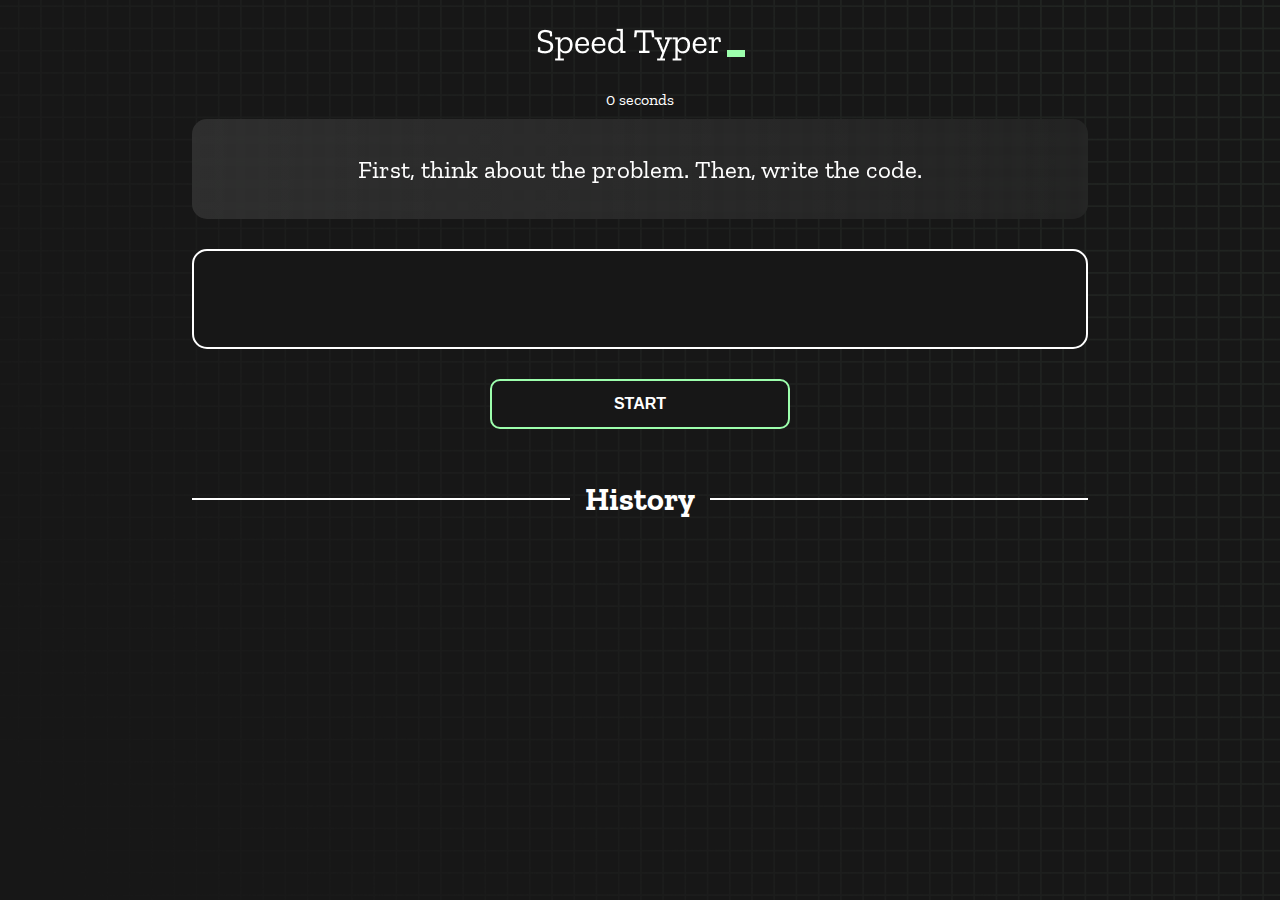
==== index.html @ be70a9a1 "Initial commit" ====
<!DOCTYPE html>
<html lang="en">
  <head>
    <meta charset="UTF-8" />
    <meta http-equiv="X-UA-Compatible" content="IE=edge" />
    <meta name="viewport" content="width=device-width, initial-scale=1.0" />
    <title>Speed Monster</title>
    <link rel="stylesheet" href="styles.css" />
    <link rel="preconnect" href="https://fonts.googleapis.com" />
    <link rel="preconnect" href="https://fonts.gstatic.com" crossorigin />
    <link
      href="https://fonts.googleapis.com/css2?family=Zilla+Slab:wght@300;400;500&display=swap"
      rel="stylesheet"
    />
  </head>
  <body>
    <h1 class="title"><img src="./logo.png" /></h1>
    <div id="show-time">0 seconds</div>

    <div class="box-container">
      <div id="question"></div>

      <div id="display" class="inactive"></div>

      <div class="buttons">
        <button id="starts">START</button>
      </div>

      <div class="divider-container">
        <div class="line"></div>
        <h1 class="title2">History</h1>
        <div class="line"></div>
      </div>
      <div id="histories"></div>
    </div>

    <div id="countdown"></div>
    <div id="modal-background" class="hidden"></div>
    <div id="result" class="hidden"></div>

    <script src="./history.js"></script>
    <script src="./script.js"></script>
  </body>
</html>
---- styles.css ----
* {
  padding: 0;
  margin: 0;
  box-sizing: border-box;
}

body {
  background-image: url("./bg.png");
  background-size: cover;
  background-position: left top;
  font-family: "Zilla Slab", serif;
}

.box-container {
  width: 70%;
  margin: 0 auto;
}

#question {
  height: 100px;
  display: flex;
  align-items: center;
  justify-content: center;
  color: white;
  font-size: 25px;
  border-radius: 15px;
  background: rgb(255, 255, 255);
  background: linear-gradient(
    92.49deg,
    rgba(255, 255, 255, 0.1) 0.18%,
    rgba(255, 255, 255, 0.05) 99.85%
  );
  backdrop-filter: blur(5px);
  margin-bottom: 30px;
}

#display {
  height: 100px;
  display: flex;
  flex-wrap: wrap;
  align-items: center;
  padding-left: 5rem;
  color: white;
  font-size: 32px;
  background-color: #171717;
  border: 2px solid #9dffad;
  border-radius: 15px;
}

#countdown {
  position: fixed;
  height: 100vh;
  width: 100vw;
  background-color: rgba(0, 0, 0, 0.8);
  top: 0;
  left: 0;
  display: flex;
  align-items: center;
  justify-content: center;
  font-size: 3rem;
  color: white;
  display: none;
}
#result {
  position: fixed;
  top: 10%; 
  left: 10%;
  transform: translate(-50%, -50%);
  height: 250px;
  width: 400px;
  background-color: #171717;
  border-radius: 15px;
  border: 2px solid #9dffad;
  color: white;
  text-align: center;
  padding: 2rem;
}
#show-time{
  text-align: center;
  color: white;
  margin: 10px 0;
}

.green {
  color: #9dffad;
}
.red {
  color: #eb6565;
}
.bold {
  font-weight: 700;
}
.inactive {
  border: 2px solid white !important;
}
.hidden {
  display: none;
}
.title {
  text-align: center;
  color: white;
  margin: 20px 0;
}

.divider-container {
  height: 80px;
  display: flex;
  justify-content: center;
  align-items: center;
  gap: 15px;
  margin: 0 auto;
}

.line {
  height: 2px;
  background: white;
  width: 100%;
}

.title2 {
  color: white;
  display: block;
}

.buttons {
  display: flex;
  justify-content: center;
  margin: 30px 0;
}
button {
  padding: 10px 20px;
  border: none;
  font-size: 16px;
  font-weight: bold;
  width: 300px;
  height: 50px;
  color: white;
  background-color: #171717;
  border-radius: 10px;
  border: 2px solid #9dffad;
  cursor: pointer;
}

#histories {
  display: flex;
  flex-wrap: wrap;
  justify-content: space-around;
}

.card {
  width: 100%;
  height: 100%;
  padding: 50px;
  display: flex;
  justify-content: space-between;
  align-items: center;
  padding: 20px 30px;
  color: white;
  border-radius: 15px;
  background: rgb(255, 255, 255);
  background: linear-gradient(
    92.49deg,
    rgba(255, 255, 255, 0.1) 0.18%,
    rgba(255, 255, 255, 0.05) 99.85%
  );
  backdrop-filter: blur(5px);
  margin-bottom: 30px;
}

#modal-background {
  background: rgb(255, 255, 255);
  background: linear-gradient(
    92.49deg,
    rgba(255, 255, 255, 0.1) 0.18%,
    rgba(255, 255, 255, 0.05) 99.85%
  );
  backdrop-filter: blur(5px);
  height: 100vh;
  width: 100%;
  position: fixed;
  top: 0;
}

@media only screen and (max-width: 700px) {
  .box-container {
    padding: 0 20px;
    width: 100%;
  }
  .card {
    flex-direction: column;
  }
}
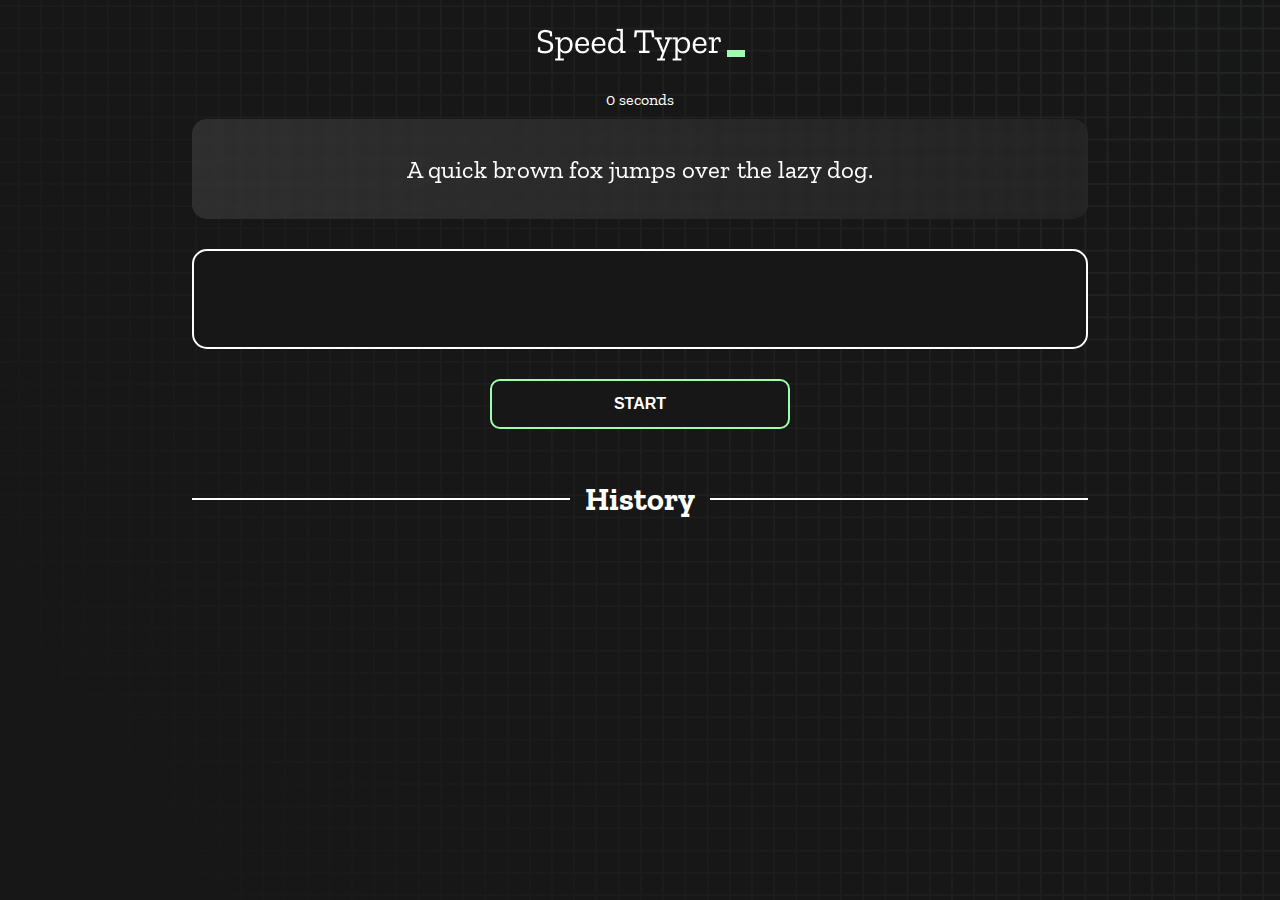
==== commit b5806a5c: "updated title" ====
--- a/index.html
+++ b/index.html
@@ -4,7 +4,7 @@
     <meta charset="UTF-8" />
     <meta http-equiv="X-UA-Compatible" content="IE=edge" />
     <meta name="viewport" content="width=device-width, initial-scale=1.0" />
-    <title>Speed Monster</title>
+    <title>type Monster</title>
     <link rel="stylesheet" href="styles.css" />
     <link rel="preconnect" href="https://fonts.googleapis.com" />
     <link rel="preconnect" href="https://fonts.gstatic.com" crossorigin />
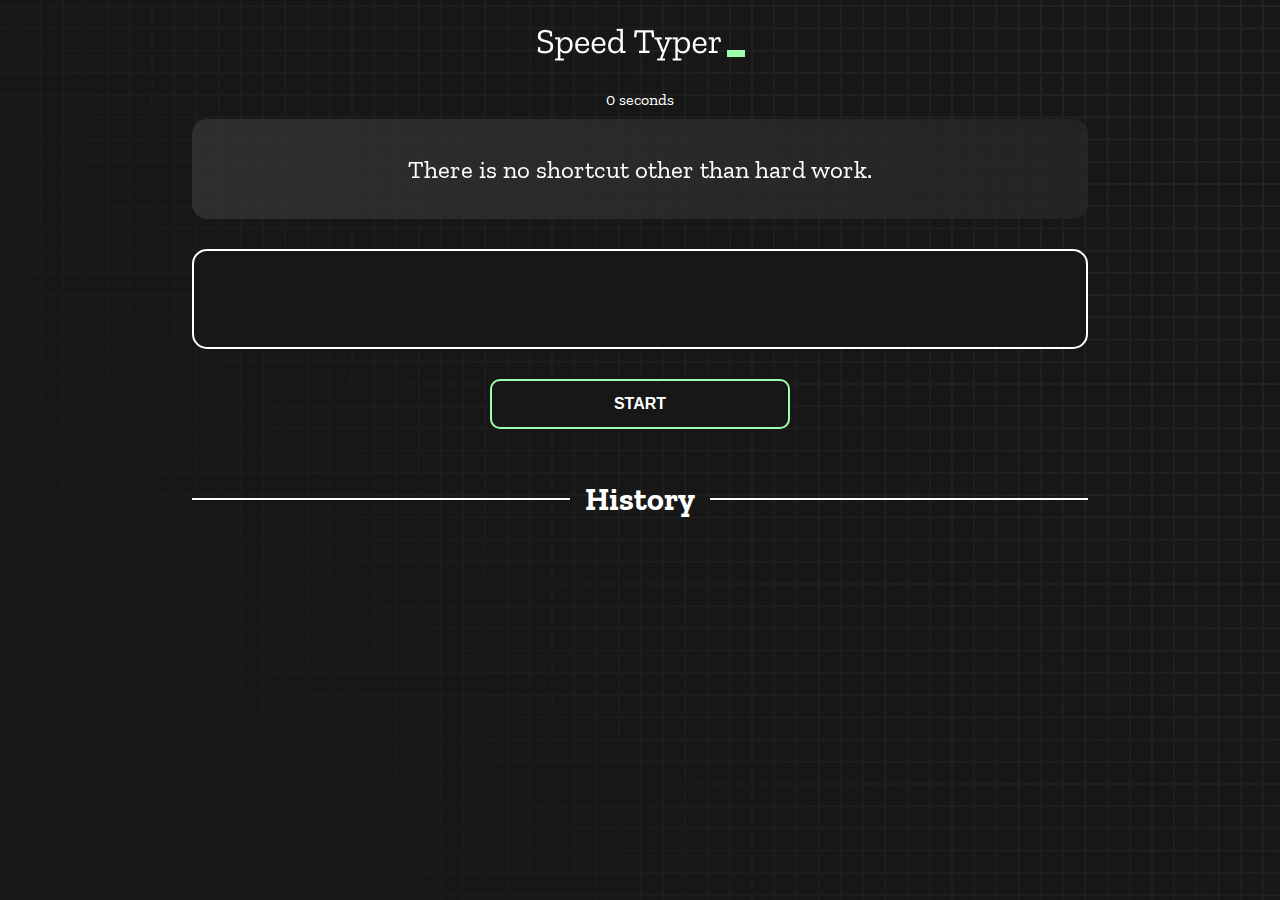
==== commit 9346c18d: "start button fixed" ====
--- a/index.html
+++ b/index.html
@@ -31,8 +31,11 @@
         <h1 class="title2">History</h1>
         <div class="line"></div>
       </div>
+
       <div id="histories"></div>
     </div>
+
+
 
     <div id="countdown"></div>
     <div id="modal-background" class="hidden"></div>
--- a/styles.css
+++ b/styles.css
@@ -9,6 +9,7 @@
   background-size: cover;
   background-position: left top;
   font-family: "Zilla Slab", serif;
+  
 }
 
 .box-container {
@@ -48,6 +49,7 @@
 }
 
 #countdown {
+
   position: fixed;
   height: 100vh;
   width: 100vw;
@@ -190,3 +192,6 @@
     flex-direction: column;
   }
 }
+
+
+
